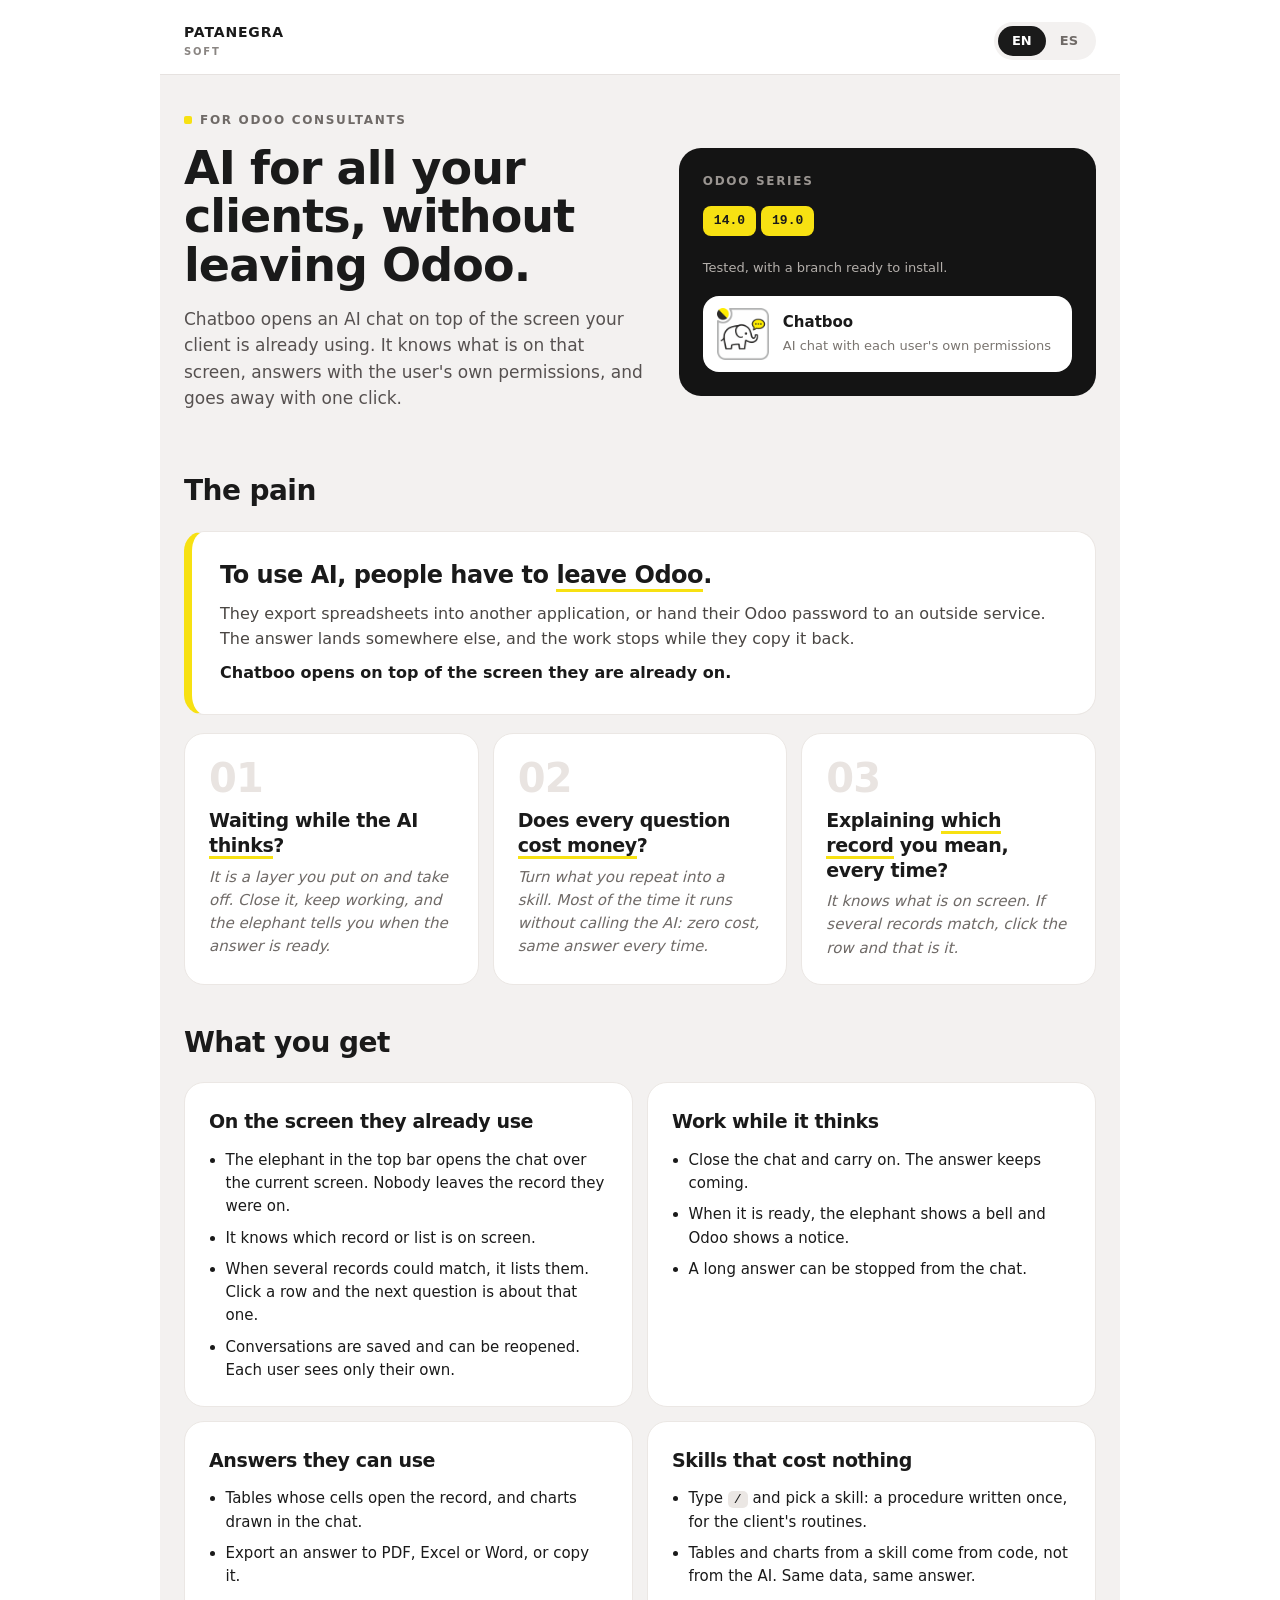
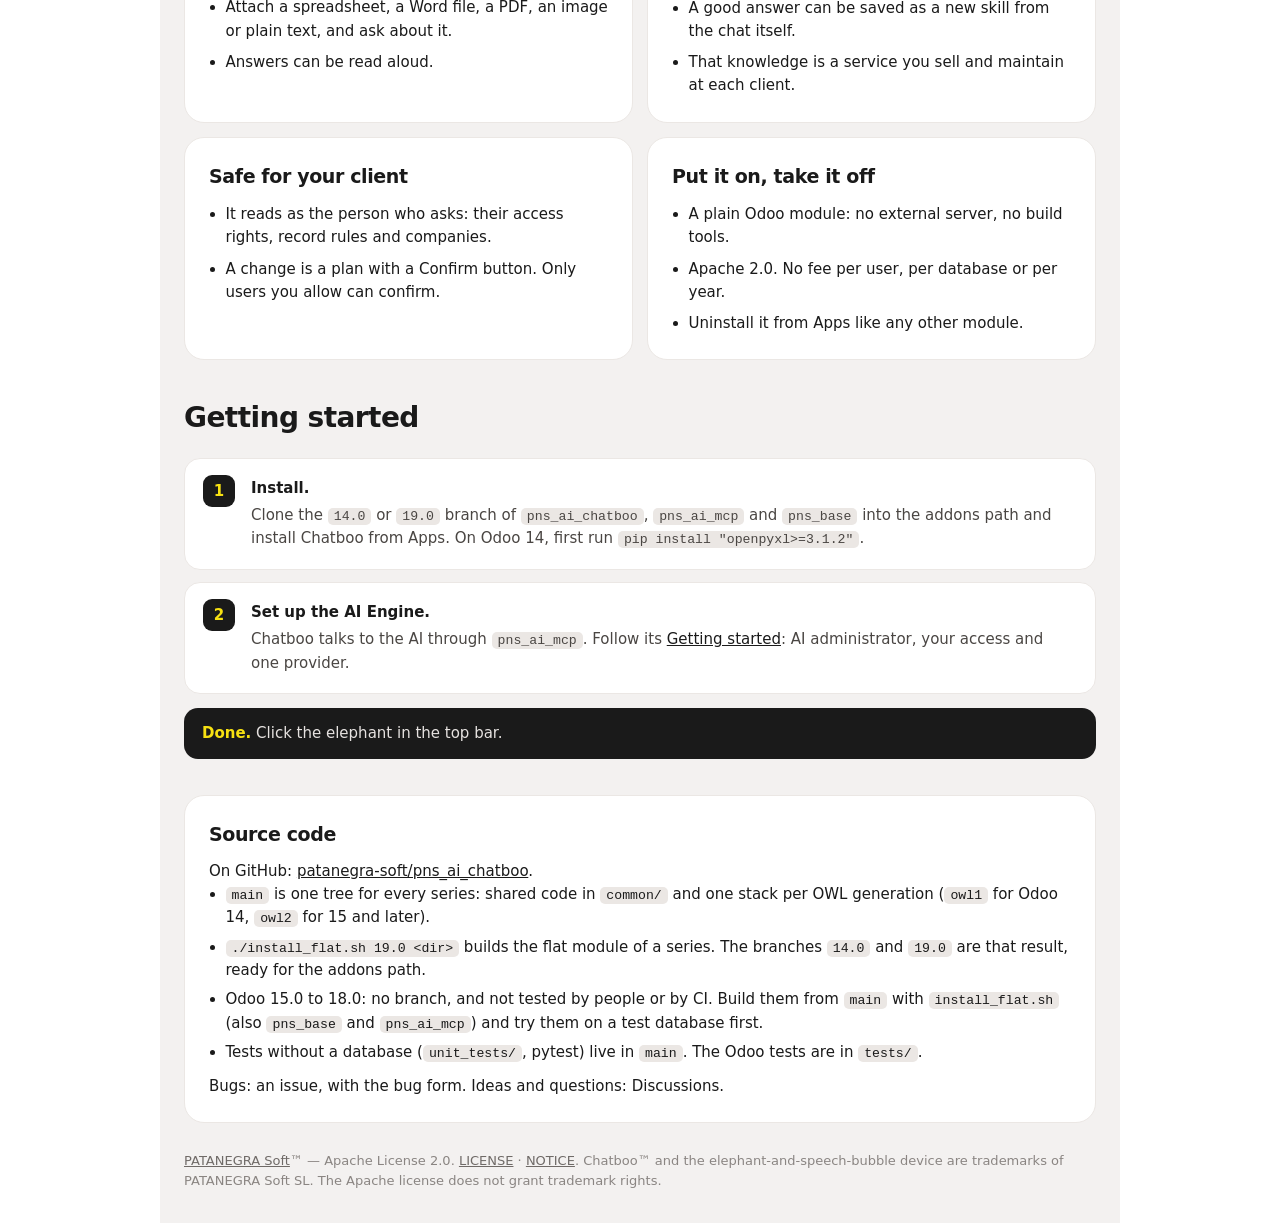
==== common/static/description/index.html @ a6c91952 "pns_ai_chatboo owl1 2.1.542 · owl2 2.1.542" ====
<!DOCTYPE html>
<html lang="en">
<head>
<meta charset="utf-8"/>
<meta http-equiv="Content-Type" content="text/html; charset=utf-8"/>
<meta name="tdm-reservation" content="0"/>
<title>Chatboo</title>
</head>
<body>
<style>
  .pb {
    max-width: 960px;
    margin: 0 auto;
    padding: 0 0 32px;
    background: #f3f1f0;
    color: #1A1A1A;
    font-family: Inter, "Segoe UI", system-ui, -apple-system, sans-serif;
    font-size: 15px;
    line-height: 1.55;
  }
  .pb * { box-sizing: border-box; }
  .pb h1, .pb h2, .pb h3, .pb .pb-n {
    font-family: "Space Grotesk", "Segoe UI", system-ui, sans-serif;
    letter-spacing: -0.02em;
  }
  .pb a { color: #1A1A1A; }
  .pb code {
    font-family: ui-monospace, Consolas, Menlo, monospace;
    font-size: 0.88em;
    background: #ebe7e4;
    padding: 1px 6px;
    border-radius: 5px;
  }
  .pb em { font-style: normal; border-bottom: 3px solid #F7E112; }

  .pb-target { display: block; height: 0; }
  .pb-es { display: none; }
  #es:target ~ .pb-en { display: none; }
  #es:target ~ .pb-es { display: block; }

  .pb-bar {
    display: flex;
    align-items: center;
    justify-content: space-between;
    padding: 14px 24px;
    background: #fff;
    border-bottom: 1px solid #e6e2e0;
  }
  .pb-brand { font-weight: 800; font-size: 14px; letter-spacing: 0.06em; }
  .pb-brand small { display: block; font-size: 10px; color: #8a8582; letter-spacing: 0.18em; font-weight: 600; }
  .pb-tabs { background: #f3f1f0; border-radius: 999px; padding: 4px; white-space: nowrap; }
  .pb-tabs a {
    display: inline-block;
    padding: 5px 14px;
    border-radius: 999px;
    font-size: 13px;
    font-weight: 700;
    text-decoration: none;
    color: #6f6a67;
  }
  .pb-tabs a.pb-t-en { background: #1A1A1A; color: #fff; }
  #es:target ~ .pb-bar .pb-t-en { background: transparent; color: #6f6a67; }
  #es:target ~ .pb-bar .pb-t-es { background: #1A1A1A; color: #fff; }

  .pb-sec { padding: 36px 24px 0; }
  .pb-hero { display: block; }
  .pb-eyebrow {
    margin: 0 0 14px;
    font-size: 12px;
    font-weight: 700;
    letter-spacing: 0.14em;
    text-transform: uppercase;
    color: #6f6a67;
  }
  .pb-eyebrow span {
    display: inline-block;
    width: 8px;
    height: 8px;
    margin-right: 8px;
    border-radius: 2px;
    background: #F7E112;
  }
  .pb h1 { margin: 0 0 16px; font-size: 40px; line-height: 1.06; font-weight: 700; }
  .pb-lead { margin: 0 0 22px; font-size: 17px; color: #565150; max-width: 34em; }
  .pb-dark {
    margin-top: 24px;
    padding: 24px;
    border-radius: 22px;
    background: #141414;
    color: #fff;
  }
  .pb-dark-head {
    margin: 0 0 12px;
    font-size: 12px;
    font-weight: 700;
    letter-spacing: 0.14em;
    text-transform: uppercase;
    color: #9a9591;
  }
  .pb-series span {
    display: inline-block;
    margin: 0 5px 7px 0;
    padding: 5px 11px;
    border-radius: 8px;
    font-family: ui-monospace, Consolas, Menlo, monospace;
    font-size: 13px;
    font-weight: 600;
    background: #F7E112;
    color: #1A1A1A;
  }
  .pb-dark-note { margin: 6px 0 18px; font-size: 13px; color: #b4afab; }
  .pb-app {
    display: flex;
    align-items: center;
    gap: 14px;
    padding: 12px 14px;
    border-radius: 16px;
    background: #fff;
    color: #1A1A1A;
  }
  .pb-app img { width: 52px; height: 52px; flex: none; display: block; }
  .pb-app b { display: block; font-size: 15px; }
  .pb-app span { font-size: 13px; color: #7a7570; }

  .pb h2 { margin: 0 0 18px; font-size: 28px; font-weight: 700; }
  .pb-big {
    padding: 28px;
    border-radius: 20px;
    background: #fff;
    border: 1px solid #ebe7e4;
    border-left: 8px solid #F7E112;
  }
  .pb-big h3 { margin: 0 0 12px; font-size: 24px; line-height: 1.25; }
  .pb-big p { margin: 0 0 10px; color: #4a4643; font-size: 16px; }
  .pb-big p:last-child { margin: 0; font-weight: 600; color: #1A1A1A; }
  .pb-pains { margin-top: 18px; }
  .pb-pain {
    margin-bottom: 14px;
    padding: 24px;
    border-radius: 20px;
    background: #fff;
    border: 1px solid #ebe7e4;
  }
  .pb-n { display: block; margin-bottom: 10px; font-size: 40px; font-weight: 700; color: #e9e4e1; line-height: 1; }
  .pb-pain h3 { margin: 0 0 8px; font-size: 19px; line-height: 1.3; font-weight: 600; }
  .pb-pain p { margin: 0; font-style: italic; color: #6f6a67; }

  .pb-feat {
    margin-bottom: 14px;
    padding: 24px;
    border-radius: 20px;
    background: #fff;
    border: 1px solid #ebe7e4;
  }
  .pb-feat h3 { margin: 0 0 12px; font-size: 19px; }
  .pb-feat ul { margin: 0; padding-left: 1.1em; }
  .pb-feat li { margin: 0 0 8px; }
  .pb-feat li:last-child { margin-bottom: 0; }

  .pb-steps { margin: 0; padding: 0; list-style: none; counter-reset: pbstep; }
  .pb-steps li {
    position: relative;
    margin-bottom: 12px;
    padding: 18px 20px 18px 66px;
    border-radius: 16px;
    background: #fff;
    border: 1px solid #ebe7e4;
    counter-increment: pbstep;
  }
  .pb-steps li:before {
    content: counter(pbstep);
    position: absolute;
    left: 18px;
    top: 16px;
    width: 32px;
    height: 32px;
    border-radius: 9px;
    background: #1A1A1A;
    color: #F7E112;
    font-weight: 700;
    text-align: center;
    line-height: 32px;
  }
  .pb-steps b { display: block; margin-bottom: 4px; }
  .pb-steps p { margin: 0; color: #4a4643; }
  .pb-steps pre {
    margin: 8px 0 0;
    padding: 10px 12px;
    border-radius: 10px;
    background: #141414;
    color: #F7E112;
    font-family: ui-monospace, Consolas, Menlo, monospace;
    font-size: 13px;
    white-space: pre-wrap;
  }
  .pb-tip { margin: 14px 0 0; padding: 14px 18px; border-radius: 14px; background: #1A1A1A; color: #e6e2e0; }
  .pb-tip b { color: #F7E112; }

  .pb-src { padding: 24px; border-radius: 20px; background: #fff; border: 1px solid #ebe7e4; }
  .pb-src h3 { margin: 0 0 10px; font-size: 19px; }
  .pb-src ul { margin: 0 0 10px; padding-left: 1.1em; }
  .pb-src li { margin: 0 0 6px; }
  .pb-src p { margin: 0; }

  .pb-foot { padding: 28px 24px 0; font-size: 13px; color: #8a8582; }
  .pb-foot a { color: #6f6a67; }

  @media (min-width: 760px) {
    .pb-hero { display: grid; grid-template-columns: 1.1fr 1fr; gap: 36px; align-items: center; }
    .pb-dark { margin-top: 0; }
    .pb h1 { font-size: 46px; }
    .pb-pains { display: grid; grid-template-columns: repeat(3, 1fr); gap: 14px; }
    .pb-pain { margin-bottom: 0; }
    .pb-feats { display: grid; grid-template-columns: 1fr 1fr; gap: 14px; }
    .pb-feat { margin-bottom: 0; }
  }
</style>
<div class="pb">
  <span id="en" class="pb-target"></span>
  <span id="es" class="pb-target"></span>

  <div class="pb-bar">
    <div class="pb-brand">PATANEGRA<small>SOFT</small></div>
    <div class="pb-tabs"><a class="pb-t-en" href="#en">EN</a><a class="pb-t-es" href="#es">ES</a></div>
  </div>

  <!-- ============================== ENGLISH ============================== -->
  <div class="pb-en" lang="en">

    <section class="pb-sec pb-hero">
      <div>
        <p class="pb-eyebrow"><span></span>For Odoo consultants</p>
        <h1>AI for all your clients, without leaving Odoo.</h1>
        <p class="pb-lead">
          Chatboo opens an AI chat on top of the screen your client is already
          using. It knows what is on that screen, answers with the user's own
          permissions, and goes away with one click.
        </p>
      </div>
      <div class="pb-dark">
        <p class="pb-dark-head">Odoo series</p>
        <p class="pb-series"><span>14.0</span><span>19.0</span></p>
        <p class="pb-dark-note">Tested, with a branch ready to install.</p>
        <div class="pb-app">
          <img src="icon.png" alt="Chatboo"/>
          <div><b>Chatboo</b><span>AI chat with each user's own permissions</span></div>
        </div>
      </div>
    </section>

    <section class="pb-sec">
      <h2>The pain</h2>
      <div class="pb-big">
        <h3>To use AI, people have to <em>leave Odoo</em>.</h3>
        <p>
          They export spreadsheets into another application, or hand their
          Odoo password to an outside service. The answer lands somewhere
          else, and the work stops while they copy it back.
        </p>
        <p>Chatboo opens on top of the screen they are already on.</p>
      </div>
      <div class="pb-pains">
        <div class="pb-pain">
          <span class="pb-n">01</span>
          <h3>Waiting while the AI <em>thinks</em>?</h3>
          <p>It is a layer you put on and take off. Close it, keep working, and the elephant tells you when the answer is ready.</p>
        </div>
        <div class="pb-pain">
          <span class="pb-n">02</span>
          <h3>Does every question <em>cost money</em>?</h3>
          <p>Turn what you repeat into a skill. Most of the time it runs without calling the AI: zero cost, same answer every time.</p>
        </div>
        <div class="pb-pain">
          <span class="pb-n">03</span>
          <h3>Explaining <em>which record</em> you mean, every time?</h3>
          <p>It knows what is on screen. If several records match, click the row and that is it.</p>
        </div>
      </div>
    </section>

    <section class="pb-sec">
      <h2>What you get</h2>
      <div class="pb-feats">
        <div class="pb-feat">
          <h3>On the screen they already use</h3>
          <ul>
            <li>The elephant in the top bar opens the chat over the current screen. Nobody leaves the record they were on.</li>
            <li>It knows which record or list is on screen.</li>
            <li>When several records could match, it lists them. Click a row and the next question is about that one.</li>
            <li>Conversations are saved and can be reopened. Each user sees only their own.</li>
          </ul>
        </div>
        <div class="pb-feat">
          <h3>Work while it thinks</h3>
          <ul>
            <li>Close the chat and carry on. The answer keeps coming.</li>
            <li>When it is ready, the elephant shows a bell and Odoo shows a notice.</li>
            <li>A long answer can be stopped from the chat.</li>
          </ul>
        </div>
        <div class="pb-feat">
          <h3>Answers they can use</h3>
          <ul>
            <li>Tables whose cells open the record, and charts drawn in the chat.</li>
            <li>Export an answer to PDF, Excel or Word, or copy it.</li>
            <li>Attach a spreadsheet, a Word file, a PDF, an image or plain text, and ask about it.</li>
            <li>Answers can be read aloud.</li>
          </ul>
        </div>
        <div class="pb-feat">
          <h3>Skills that cost nothing</h3>
          <ul>
            <li>Type <code>/</code> and pick a skill: a procedure written once, for the client's routines.</li>
            <li>Tables and charts from a skill come from code, not from the AI. Same data, same answer.</li>
            <li>A good answer can be saved as a new skill from the chat itself.</li>
            <li>That knowledge is a service you sell and maintain at each client.</li>
          </ul>
        </div>
        <div class="pb-feat">
          <h3>Safe for your client</h3>
          <ul>
            <li>It reads as the person who asks: their access rights, record rules and companies.</li>
            <li>A change is a plan with a Confirm button. Only users you allow can confirm.</li>
          </ul>
        </div>
        <div class="pb-feat">
          <h3>Put it on, take it off</h3>
          <ul>
            <li>A plain Odoo module: no external server, no build tools.</li>
            <li>Apache 2.0. No fee per user, per database or per year.</li>
            <li>Uninstall it from Apps like any other module.</li>
          </ul>
        </div>
      </div>
    </section>

    <section class="pb-sec">
      <h2>Getting started</h2>
      <ol class="pb-steps">
        <li>
          <b>Install.</b>
          <p>Clone the <code>14.0</code> or <code>19.0</code> branch of <code>pns_ai_chatboo</code>, <code>pns_ai_mcp</code> and <code>pns_base</code> into the addons path and install Chatboo from Apps. On Odoo 14, first run <code>pip install "openpyxl&gt;=3.1.2"</code>.</p>
        </li>
        <li>
          <b>Set up the AI Engine.</b>
          <p>Chatboo talks to the AI through <code>pns_ai_mcp</code>. Follow its <a href="https://github.com/patanegra-soft/pns_ai_mcp#getting-started">Getting started</a>: AI administrator, your access and one provider.</p>
        </li>
      </ol>
      <p class="pb-tip"><b>Done.</b> Click the elephant in the top bar.</p>
    </section>

    <section class="pb-sec">
      <div class="pb-src">
        <h3>Source code</h3>
        <p>On GitHub: <a href="https://github.com/patanegra-soft/pns_ai_chatboo">patanegra-soft/pns_ai_chatboo</a>.</p>
        <ul>
          <li><code>main</code> is one tree for every series: shared code in <code>common/</code> and one stack per OWL generation (<code>owl1</code> for Odoo 14, <code>owl2</code> for 15 and later).</li>
          <li><code>./install_flat.sh 19.0 &lt;dir&gt;</code> builds the flat module of a series. The branches <code>14.0</code> and <code>19.0</code> are that result, ready for the addons path.</li>
          <li>Odoo 15.0 to 18.0: no branch, and not tested by people or by CI. Build them from <code>main</code> with <code>install_flat.sh</code> (also <code>pns_base</code> and <code>pns_ai_mcp</code>) and try them on a test database first.</li>
          <li>Tests without a database (<code>unit_tests/</code>, pytest) live in <code>main</code>. The Odoo tests are in <code>tests/</code>.</li>
        </ul>
        <p>Bugs: an issue, with the bug form. Ideas and questions: Discussions.</p>
      </div>
    </section>

  </div>

  <!-- ============================== ESPAÑOL ============================== -->
  <div class="pb-es" lang="es">

    <section class="pb-sec pb-hero">
      <div>
        <p class="pb-eyebrow"><span></span>Para consultores de Odoo</p>
        <h1>IA para todos tus clientes, sin salir de Odoo.</h1>
        <p class="pb-lead">
          Chatboo abre un chat de IA encima de la pantalla que tu cliente ya
          está usando. Sabe qué hay en esa pantalla, responde con los permisos
          del propio usuario y se quita con un clic.
        </p>
      </div>
      <div class="pb-dark">
        <p class="pb-dark-head">Versiones de Odoo</p>
        <p class="pb-series"><span>14.0</span><span>19.0</span></p>
        <p class="pb-dark-note">Probadas, con una rama lista para instalar.</p>
        <div class="pb-app">
          <img src="icon.png" alt="Chatboo"/>
          <div><b>Chatboo</b><span>Chat de IA con los permisos de cada usuario</span></div>
        </div>
      </div>
    </section>

    <section class="pb-sec">
      <h2>El dolor</h2>
      <div class="pb-big">
        <h3>Para usar IA hay que <em>salir de Odoo</em>.</h3>
        <p>
          Se exportan Excels a otra aplicación, o se le da la contraseña de
          Odoo a un servicio de fuera. La respuesta llega a otro sitio y el
          trabajo se para mientras se copia de vuelta.
        </p>
        <p>Chatboo se abre encima de la pantalla en la que ya estás.</p>
      </div>
      <div class="pb-pains">
        <div class="pb-pain">
          <span class="pb-n">01</span>
          <h3>¿Esperar mirando cómo <em>piensa</em> la IA?</h3>
          <p>Es una capa de quita y pon. La cierras, sigues trabajando y el elefante te avisa cuando la respuesta está lista.</p>
        </div>
        <div class="pb-pain">
          <span class="pb-n">02</span>
          <h3>¿Cada pregunta <em>cuesta dinero</em>?</h3>
          <p>Lo que repites lo conviertes en un skill. Casi siempre se ejecuta sin llamar a la IA: coste cero y la misma respuesta cada vez.</p>
        </div>
        <div class="pb-pain">
          <span class="pb-n">03</span>
          <h3>¿Explicarle cada vez <em>de qué registro</em> hablas?</h3>
          <p>Sabe qué hay en pantalla. Si varios encajan, pinchas la fila y listo.</p>
        </div>
      </div>
    </section>

    <section class="pb-sec">
      <h2>Qué te llevas</h2>
      <div class="pb-feats">
        <div class="pb-feat">
          <h3>En la pantalla que ya usan</h3>
          <ul>
            <li>El elefante de la barra superior abre el chat encima de la pantalla actual. Nadie sale del registro en el que estaba.</li>
            <li>Sabe qué registro o qué lista hay en pantalla.</li>
            <li>Si varios registros encajan, los enseña. Pinchas una fila y la siguiente pregunta va sobre esa.</li>
            <li>Las conversaciones se guardan y se pueden reabrir. Cada usuario ve solo las suyas.</li>
          </ul>
        </div>
        <div class="pb-feat">
          <h3>Trabaja mientras piensa</h3>
          <ul>
            <li>Cierras el chat y sigues. La respuesta sigue llegando.</li>
            <li>Cuando está lista, el elefante enseña una campanita y Odoo muestra un aviso.</li>
            <li>Una respuesta larga se puede parar desde el chat.</li>
          </ul>
        </div>
        <div class="pb-feat">
          <h3>Respuestas que sirven</h3>
          <ul>
            <li>Tablas cuyas celdas abren el registro, y gráficos dibujados en el chat.</li>
            <li>Exportar una respuesta a PDF, Excel o Word, o copiarla.</li>
            <li>Adjuntar un Excel, un Word, un PDF, una imagen o un texto, y preguntar sobre él.</li>
            <li>Las respuestas se pueden leer en voz alta.</li>
          </ul>
        </div>
        <div class="pb-feat">
          <h3>Skills que no cuestan nada</h3>
          <ul>
            <li>Escribes <code>/</code> y eliges un skill: un procedimiento escrito una vez, para las rutinas del cliente.</li>
            <li>Las tablas y gráficos de un skill salen del código, no de la IA. Mismos datos, misma respuesta.</li>
            <li>Una buena respuesta se puede guardar como skill nuevo desde el propio chat.</li>
            <li>Ese conocimiento es un servicio que vendes y mantienes en cada cliente.</li>
          </ul>
        </div>
        <div class="pb-feat">
          <h3>Seguro para tu cliente</h3>
          <ul>
            <li>Lee como la persona que pregunta: sus permisos, sus reglas de registro y sus compañías.</li>
            <li>Un cambio es un plan con un botón Confirmar. Solo confirman los usuarios que tú permitas.</li>
          </ul>
        </div>
        <div class="pb-feat">
          <h3>Se pone y se quita</h3>
          <ul>
            <li>Un módulo de Odoo normal: sin servidor externo, sin herramientas de compilación.</li>
            <li>Apache 2.0. Sin cuota por usuario, por base de datos ni por año.</li>
            <li>Se desinstala desde Aplicaciones como cualquier otro.</li>
          </ul>
        </div>
      </div>
    </section>

    <section class="pb-sec">
      <h2>Puesta en marcha</h2>
      <ol class="pb-steps">
        <li>
          <b>Instala.</b>
          <p>Clona la rama <code>14.0</code> o <code>19.0</code> de <code>pns_ai_chatboo</code>, <code>pns_ai_mcp</code> y <code>pns_base</code> en el addons path e instala Chatboo desde Aplicaciones. En Odoo 14, antes, <code>pip install "openpyxl&gt;=3.1.2"</code>.</p>
        </li>
        <li>
          <b>Configura el Motor de IA.</b>
          <p>Chatboo habla con la IA a través de <code>pns_ai_mcp</code>. Sigue su <a href="https://github.com/patanegra-soft/pns_ai_mcp#puesta-en-marcha">puesta en marcha</a>: administrador de IA, tu acceso y un proveedor.</p>
        </li>
      </ol>
      <p class="pb-tip"><b>Listo.</b> Pulsa el elefante de la barra superior.</p>
    </section>

    <section class="pb-sec">
      <div class="pb-src">
        <h3>Código fuente</h3>
        <p>En GitHub: <a href="https://github.com/patanegra-soft/pns_ai_chatboo">patanegra-soft/pns_ai_chatboo</a>.</p>
        <ul>
          <li><code>main</code> es un solo árbol para todas las versiones: código común en <code>common/</code> y una pila por generación de OWL (<code>owl1</code> para Odoo 14, <code>owl2</code> para la 15 y siguientes).</li>
          <li><code>./install_flat.sh 19.0 &lt;dir&gt;</code> construye el módulo plano de una versión. Las ramas <code>14.0</code> y <code>19.0</code> son ese resultado, listas para el addons path.</li>
          <li>Odoo 15.0 a 18.0: sin rama y sin probar, ni por personas ni por el CI. Se construyen desde <code>main</code> con <code>install_flat.sh</code> (también <code>pns_base</code> y <code>pns_ai_mcp</code>) y se prueban antes en una base de pruebas.</li>
          <li>Los tests sin base de datos (<code>unit_tests/</code>, pytest) viven en <code>main</code>. Los tests de Odoo están en <code>tests/</code>.</li>
        </ul>
        <p>Errores: un issue, con el formulario de error. Ideas y preguntas: Discussions.</p>
      </div>
    </section>

  </div>

  <footer class="pb-foot">
    <a href="https://patanegra.com">PATANEGRA Soft</a>&trade; &mdash; Apache License 2.0.
    <a href="LICENSE">LICENSE</a> &middot; <a href="NOTICE">NOTICE</a>.
    Chatboo&trade; and the elephant-and-speech-bubble device are trademarks of
    PATANEGRA Soft SL. The Apache license does not grant trademark rights.
  </footer>
</div>
</body>
</html>
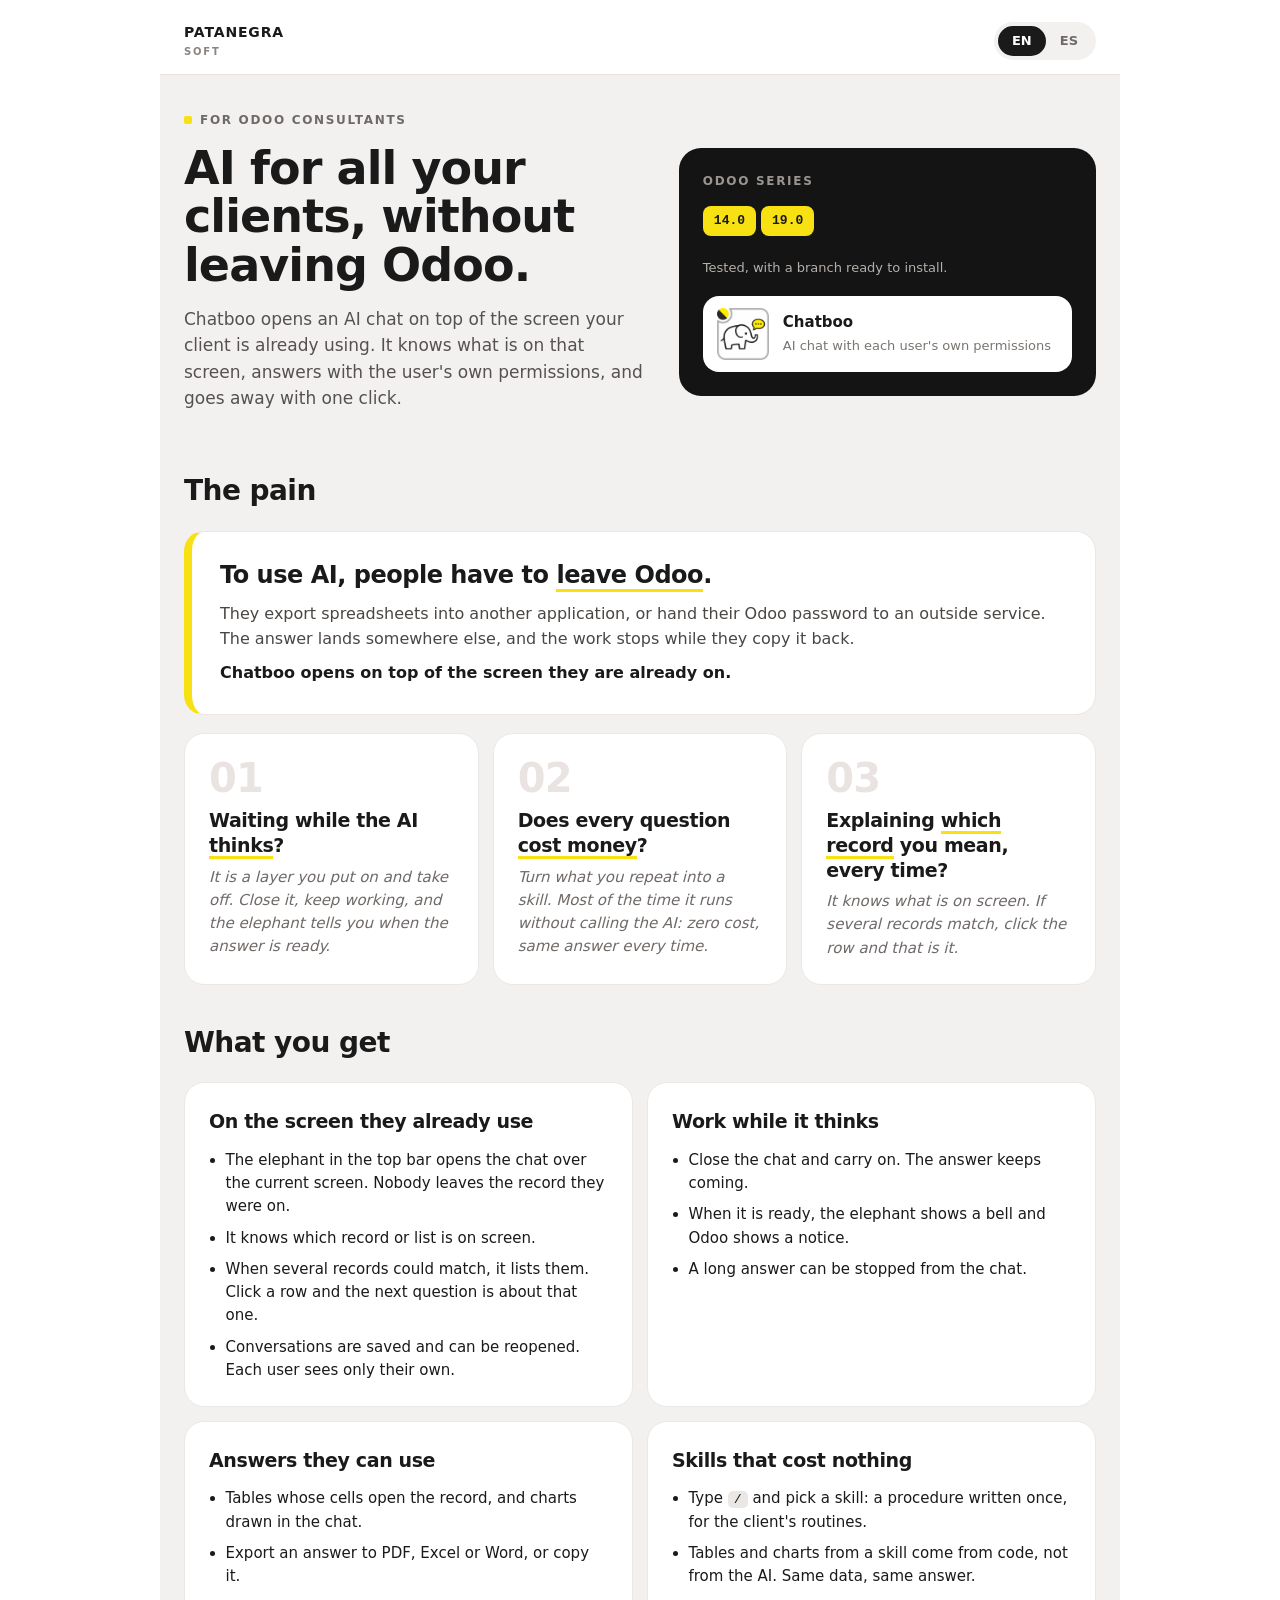
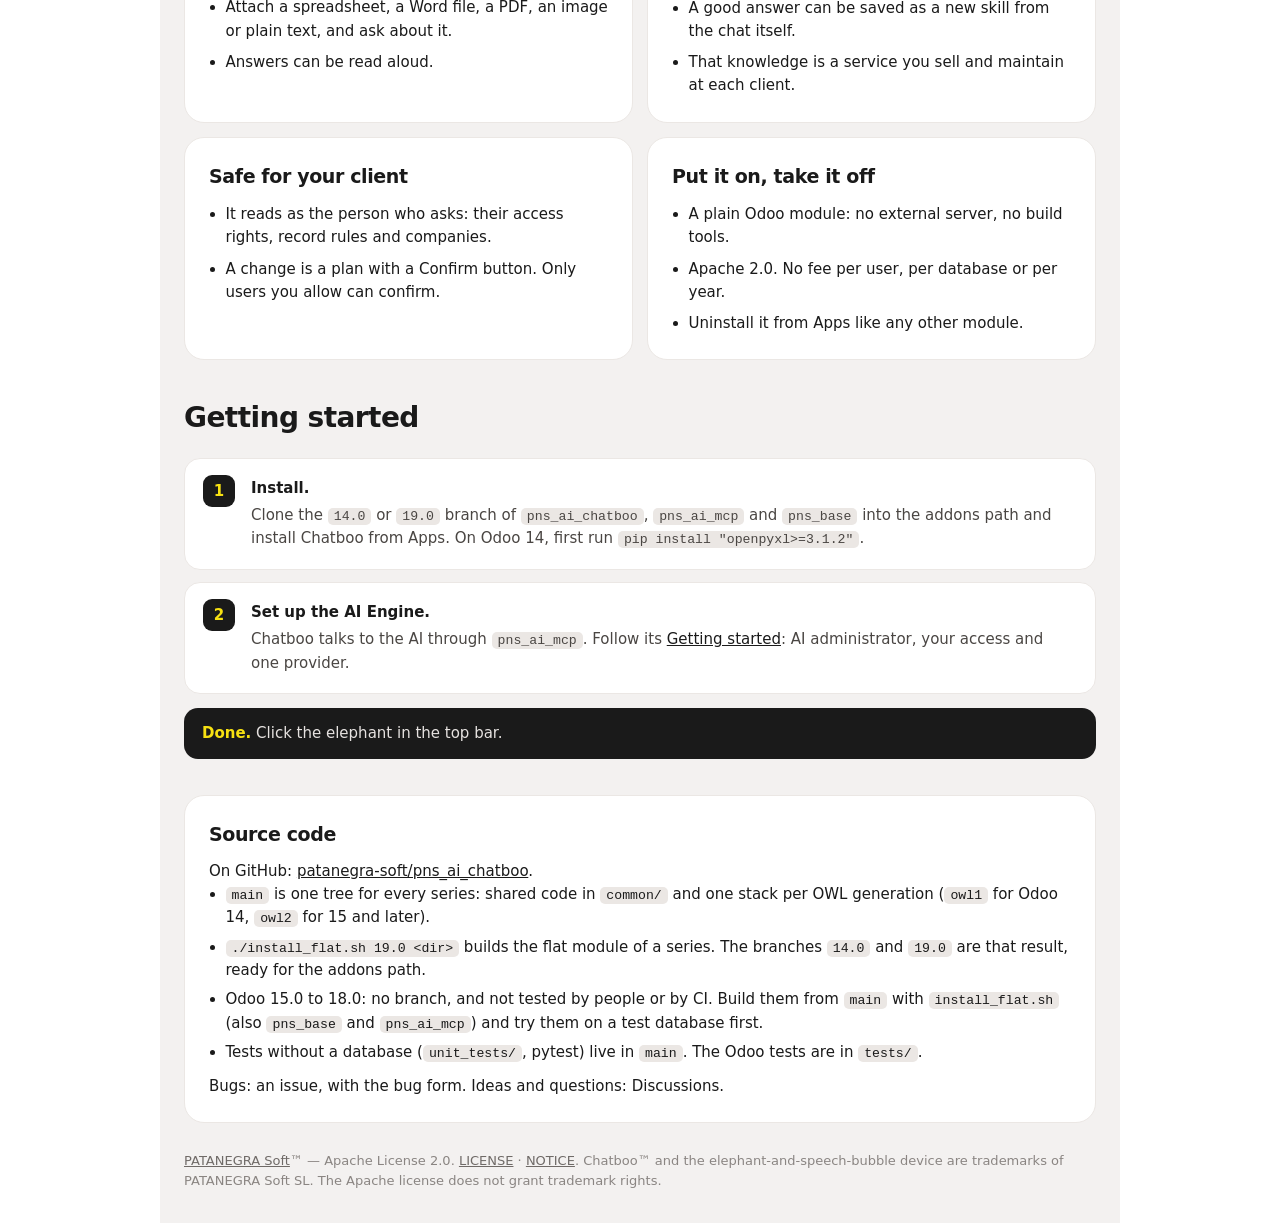
==== commit c328a602: "pns_ai_chatboo owl1 2.1.547 · owl2 2.1.547" ====
--- a/common/static/description/index.html
+++ b/common/static/description/index.html
@@ -33,10 +33,10 @@
   }
   .pb em { font-style: normal; border-bottom: 3px solid #F7E112; }
 
-  .pb-target { display: block; height: 0; }
+  .pb-target { display: block; height: 0; scroll-margin-top: 64px; }
   .pb-es { display: none; }
-  #es:target ~ .pb-en { display: none; }
-  #es:target ~ .pb-es { display: block; }
+  .pb:has(#es:target) .pb-en { display: none; }
+  .pb:has(#es:target) .pb-es { display: block; }
 
   .pb-bar {
     display: flex;
@@ -45,6 +45,9 @@
     padding: 14px 24px;
     background: #fff;
     border-bottom: 1px solid #e6e2e0;
+    position: sticky;
+    top: 0;
+    z-index: 1;
   }
   .pb-brand { font-weight: 800; font-size: 14px; letter-spacing: 0.06em; }
   .pb-brand small { display: block; font-size: 10px; color: #8a8582; letter-spacing: 0.18em; font-weight: 600; }
@@ -59,8 +62,8 @@
     color: #6f6a67;
   }
   .pb-tabs a.pb-t-en { background: #1A1A1A; color: #fff; }
-  #es:target ~ .pb-bar .pb-t-en { background: transparent; color: #6f6a67; }
-  #es:target ~ .pb-bar .pb-t-es { background: #1A1A1A; color: #fff; }
+  .pb:has(#es:target) .pb-t-en { background: transparent; color: #6f6a67; }
+  .pb:has(#es:target) .pb-t-es { background: #1A1A1A; color: #fff; }
 
   .pb-sec { padding: 36px 24px 0; }
   .pb-hero { display: block; }
@@ -217,7 +220,6 @@
 </style>
 <div class="pb">
   <span id="en" class="pb-target"></span>
-  <span id="es" class="pb-target"></span>
 
   <div class="pb-bar">
     <div class="pb-brand">PATANEGRA<small>SOFT</small></div>
@@ -366,6 +368,7 @@
   </div>
 
   <!-- ============================== ESPAÑOL ============================== -->
+  <span id="es" class="pb-target"></span>
   <div class="pb-es" lang="es">
 
     <section class="pb-sec pb-hero">
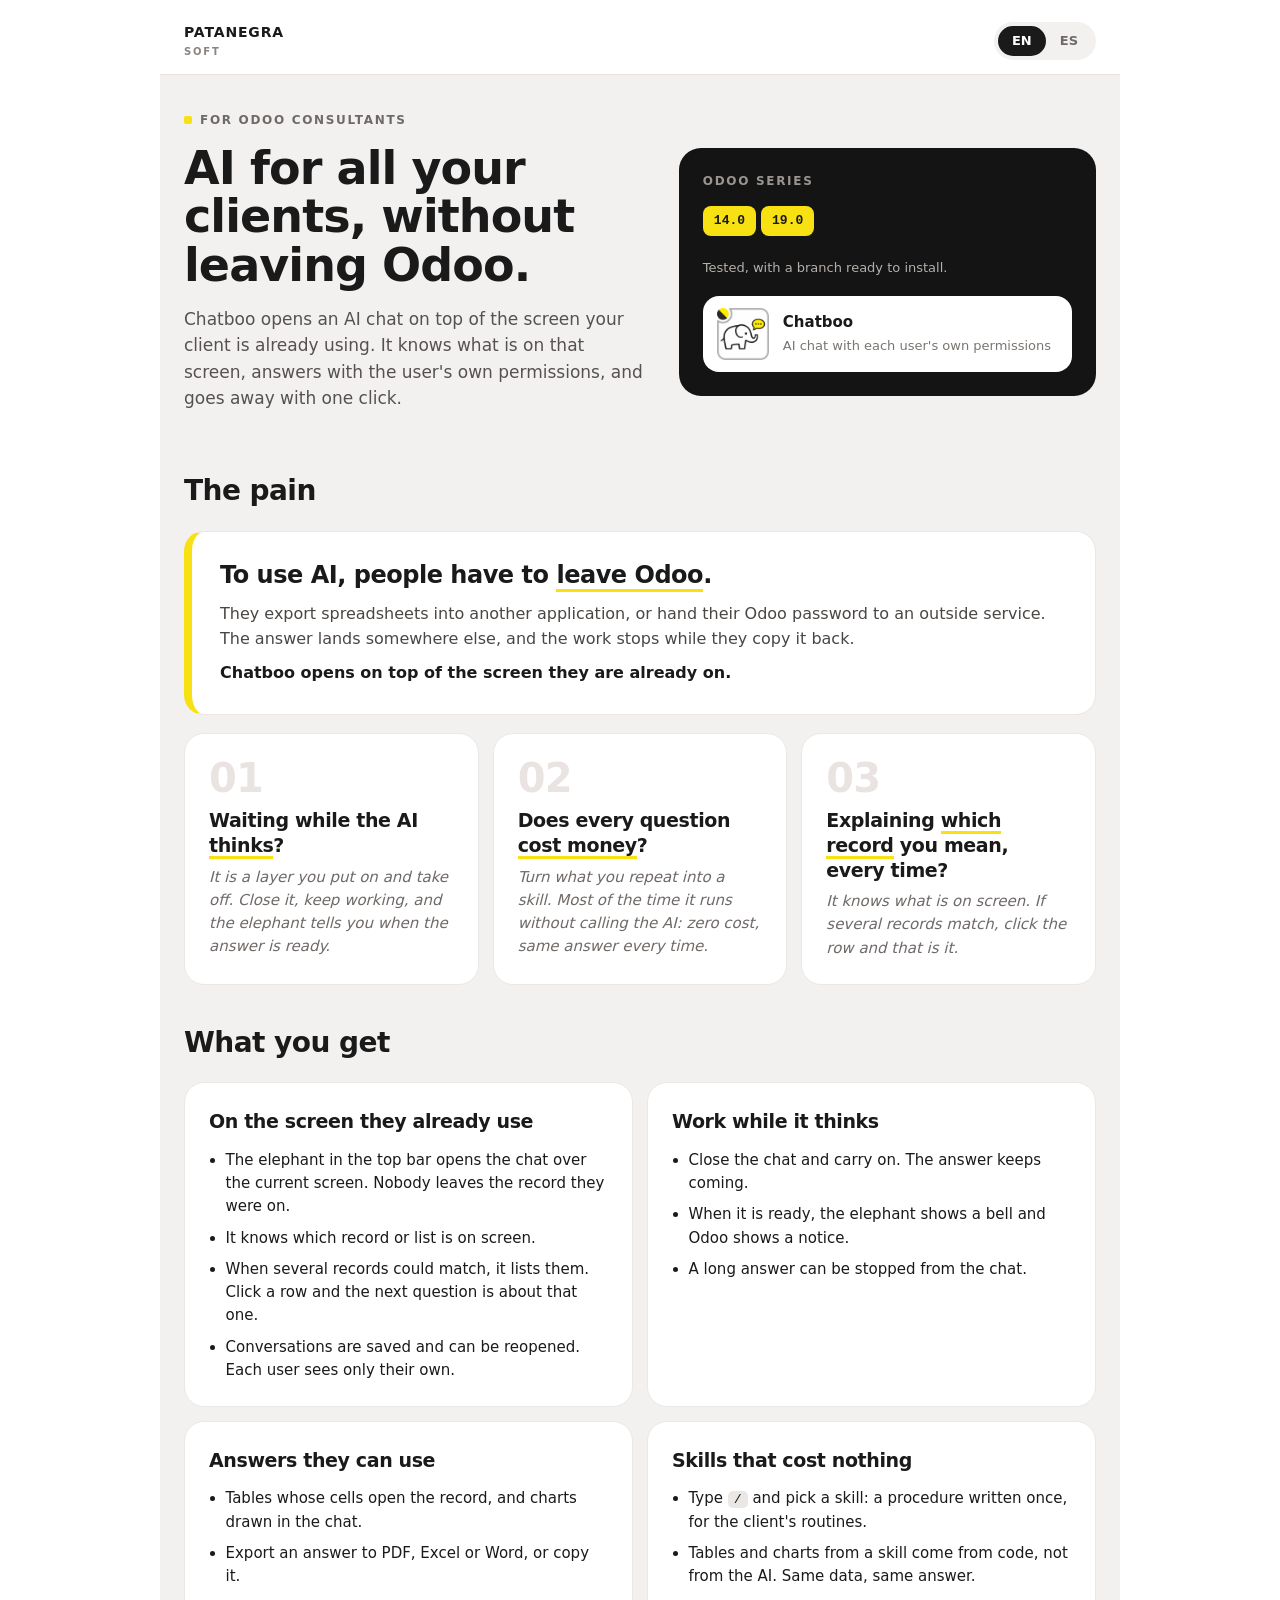
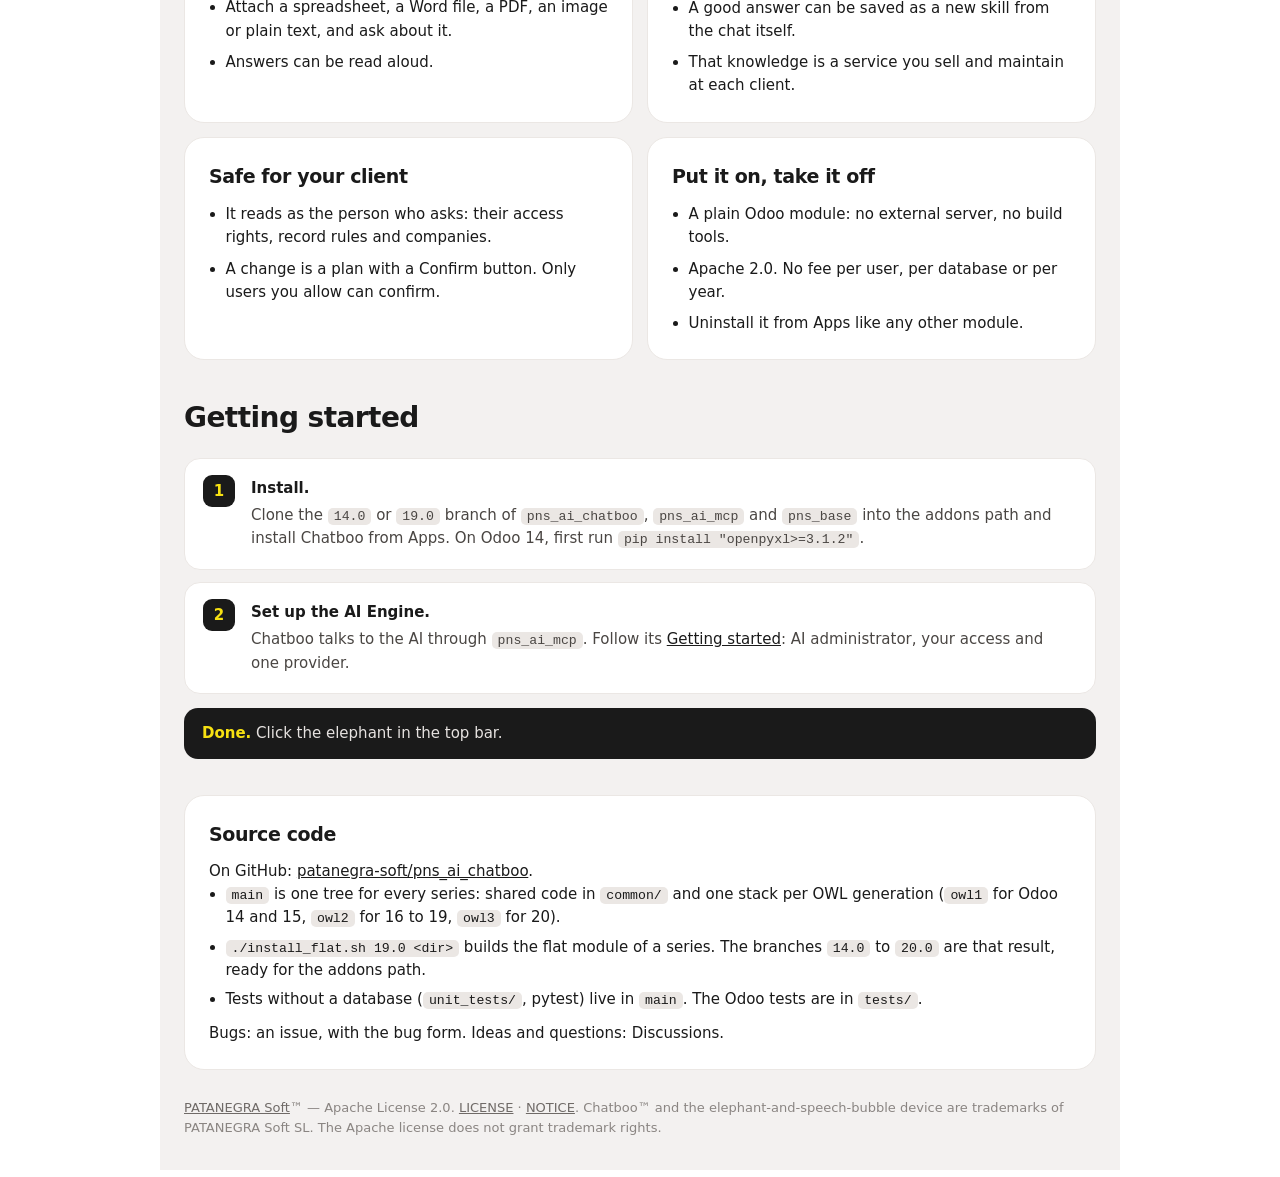
==== commit 3706767a: "pns_ai_chatboo owl1 2.1.585 · owl2 2.1.585 · owl3 2.1.585 - Paste a photo or a screenshot with Ctrl+" ====
--- a/common/static/description/index.html
+++ b/common/static/description/index.html
@@ -34,9 +34,8 @@
   .pb em { font-style: normal; border-bottom: 3px solid #F7E112; }
 
   .pb-target { display: block; height: 0; scroll-margin-top: 64px; }
-  .pb-es { display: none; }
+  .pb:not(:has(#es:target)) .pb-es { display: none; }
   .pb:has(#es:target) .pb-en { display: none; }
-  .pb:has(#es:target) .pb-es { display: block; }
 
   .pb-bar {
     display: flex;
@@ -356,9 +355,8 @@
         <h3>Source code</h3>
         <p>On GitHub: <a href="https://github.com/patanegra-soft/pns_ai_chatboo">patanegra-soft/pns_ai_chatboo</a>.</p>
         <ul>
-          <li><code>main</code> is one tree for every series: shared code in <code>common/</code> and one stack per OWL generation (<code>owl1</code> for Odoo 14, <code>owl2</code> for 15 and later).</li>
-          <li><code>./install_flat.sh 19.0 &lt;dir&gt;</code> builds the flat module of a series. The branches <code>14.0</code> and <code>19.0</code> are that result, ready for the addons path.</li>
-          <li>Odoo 15.0 to 18.0: no branch, and not tested by people or by CI. Build them from <code>main</code> with <code>install_flat.sh</code> (also <code>pns_base</code> and <code>pns_ai_mcp</code>) and try them on a test database first.</li>
+          <li><code>main</code> is one tree for every series: shared code in <code>common/</code> and one stack per OWL generation (<code>owl1</code> for Odoo 14 and 15, <code>owl2</code> for 16 to 19, <code>owl3</code> for 20).</li>
+          <li><code>./install_flat.sh 19.0 &lt;dir&gt;</code> builds the flat module of a series. The branches <code>14.0</code> to <code>20.0</code> are that result, ready for the addons path.</li>
           <li>Tests without a database (<code>unit_tests/</code>, pytest) live in <code>main</code>. The Odoo tests are in <code>tests/</code>.</li>
         </ul>
         <p>Bugs: an issue, with the bug form. Ideas and questions: Discussions.</p>
@@ -498,9 +496,8 @@
         <h3>Código fuente</h3>
         <p>En GitHub: <a href="https://github.com/patanegra-soft/pns_ai_chatboo">patanegra-soft/pns_ai_chatboo</a>.</p>
         <ul>
-          <li><code>main</code> es un solo árbol para todas las versiones: código común en <code>common/</code> y una pila por generación de OWL (<code>owl1</code> para Odoo 14, <code>owl2</code> para la 15 y siguientes).</li>
-          <li><code>./install_flat.sh 19.0 &lt;dir&gt;</code> construye el módulo plano de una versión. Las ramas <code>14.0</code> y <code>19.0</code> son ese resultado, listas para el addons path.</li>
-          <li>Odoo 15.0 a 18.0: sin rama y sin probar, ni por personas ni por el CI. Se construyen desde <code>main</code> con <code>install_flat.sh</code> (también <code>pns_base</code> y <code>pns_ai_mcp</code>) y se prueban antes en una base de pruebas.</li>
+          <li><code>main</code> es un solo árbol para todas las versiones: código común en <code>common/</code> y una pila por generación de OWL (<code>owl1</code> para Odoo 14 y 15, <code>owl2</code> de la 16 a la 19, <code>owl3</code> para la 20).</li>
+          <li><code>./install_flat.sh 19.0 &lt;dir&gt;</code> construye el módulo plano de una versión. Las ramas de la <code>14.0</code> a la <code>20.0</code> son ese resultado, listas para el addons path.</li>
           <li>Los tests sin base de datos (<code>unit_tests/</code>, pytest) viven en <code>main</code>. Los tests de Odoo están en <code>tests/</code>.</li>
         </ul>
         <p>Errores: un issue, con el formulario de error. Ideas y preguntas: Discussions.</p>
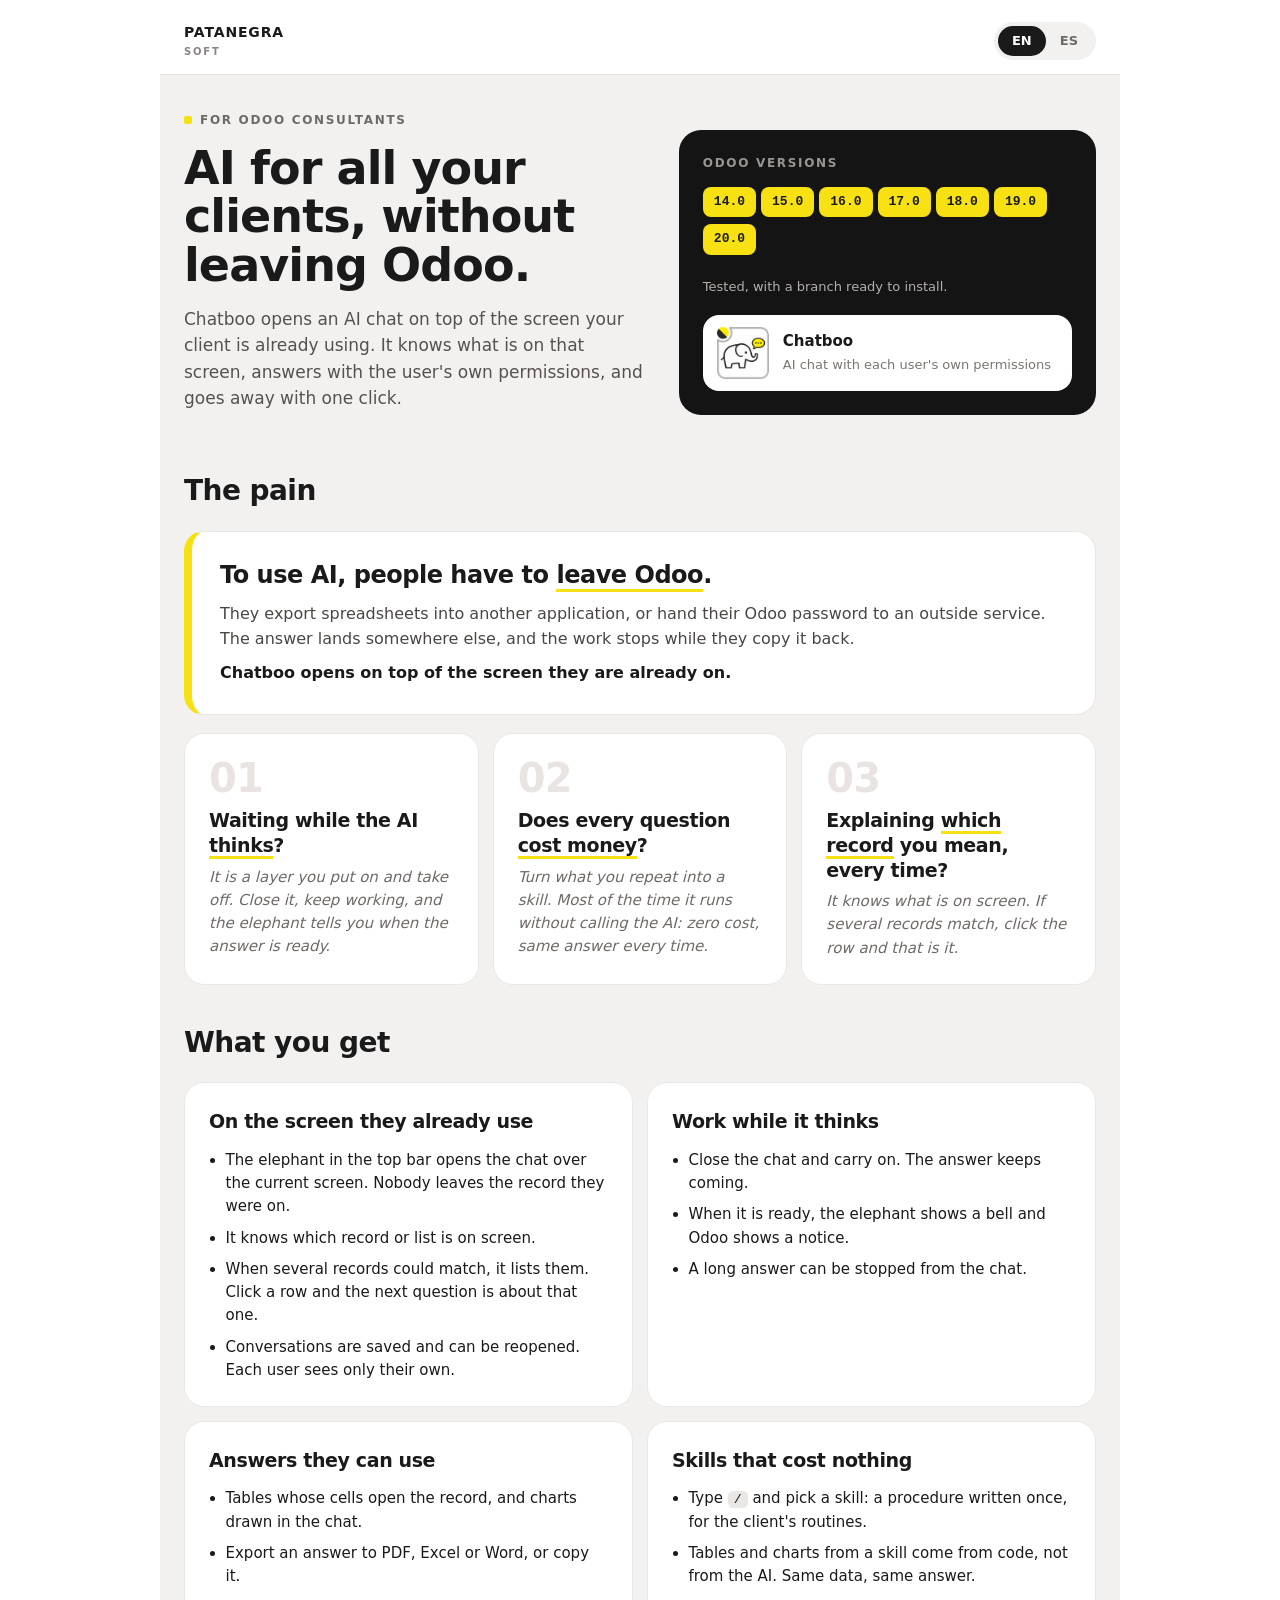
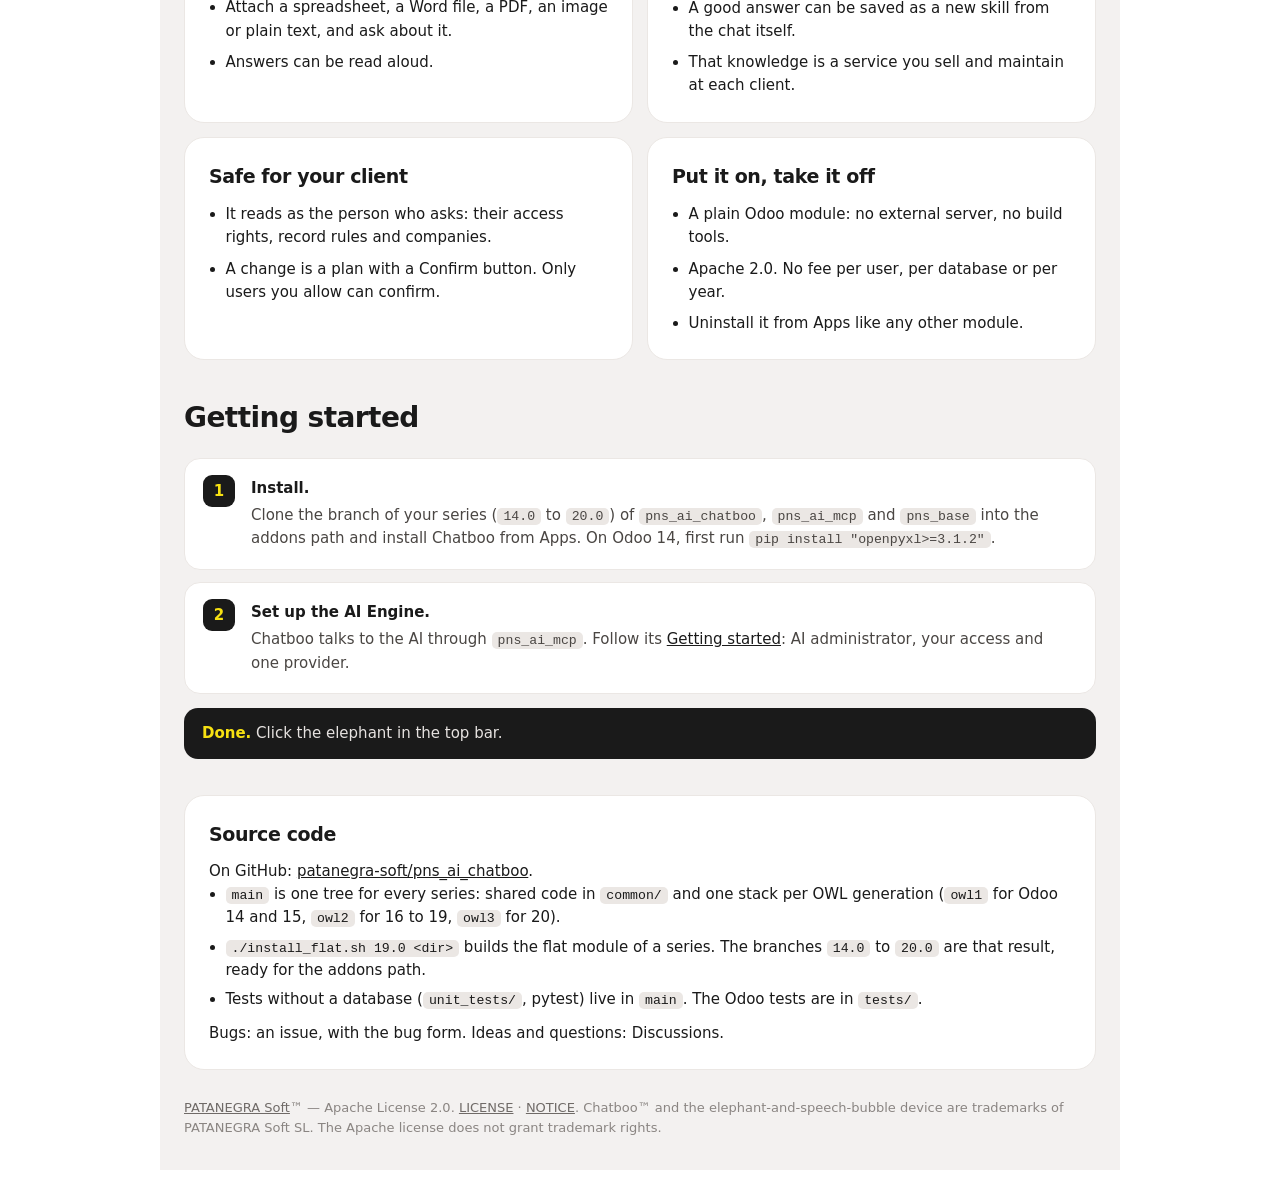
==== commit 5a60f53f: "Update docs and publish tooling" ====
--- a/common/static/description/index.html
+++ b/common/static/description/index.html
@@ -99,7 +99,8 @@
     text-transform: uppercase;
     color: #9a9591;
   }
-  .pb-series span {
+  .pb-series span, .pb-series a {
+    text-decoration: none;
     display: inline-block;
     margin: 0 5px 7px 0;
     padding: 5px 11px;
@@ -239,8 +240,8 @@
         </p>
       </div>
       <div class="pb-dark">
-        <p class="pb-dark-head">Odoo series</p>
-        <p class="pb-series"><span>14.0</span><span>19.0</span></p>
+        <p class="pb-dark-head">Odoo versions</p>
+        <p class="pb-series"><a href="https://www.patanegra.com/chatboo-odoo-14.html">14.0</a><a href="https://www.patanegra.com/chatboo-odoo-15.html">15.0</a><a href="https://www.patanegra.com/chatboo-odoo-16.html">16.0</a><a href="https://www.patanegra.com/chatboo-odoo-17.html">17.0</a><a href="https://www.patanegra.com/chatboo-odoo-18.html">18.0</a><a href="https://www.patanegra.com/chatboo-odoo-19.html">19.0</a><a href="https://www.patanegra.com/chatboo-odoo-20.html">20.0</a></p>
         <p class="pb-dark-note">Tested, with a branch ready to install.</p>
         <div class="pb-app">
           <img src="icon.png" alt="Chatboo"/>
@@ -340,7 +341,7 @@
       <ol class="pb-steps">
         <li>
           <b>Install.</b>
-          <p>Clone the <code>14.0</code> or <code>19.0</code> branch of <code>pns_ai_chatboo</code>, <code>pns_ai_mcp</code> and <code>pns_base</code> into the addons path and install Chatboo from Apps. On Odoo 14, first run <code>pip install "openpyxl&gt;=3.1.2"</code>.</p>
+          <p>Clone the branch of your series (<code>14.0</code> to <code>20.0</code>) of <code>pns_ai_chatboo</code>, <code>pns_ai_mcp</code> and <code>pns_base</code> into the addons path and install Chatboo from Apps. On Odoo 14, first run <code>pip install "openpyxl&gt;=3.1.2"</code>.</p>
         </li>
         <li>
           <b>Set up the AI Engine.</b>
@@ -381,7 +382,7 @@
       </div>
       <div class="pb-dark">
         <p class="pb-dark-head">Versiones de Odoo</p>
-        <p class="pb-series"><span>14.0</span><span>19.0</span></p>
+        <p class="pb-series"><a href="https://www.patanegra.com/es/chatboo-odoo-14.html">14.0</a><a href="https://www.patanegra.com/es/chatboo-odoo-15.html">15.0</a><a href="https://www.patanegra.com/es/chatboo-odoo-16.html">16.0</a><a href="https://www.patanegra.com/es/chatboo-odoo-17.html">17.0</a><a href="https://www.patanegra.com/es/chatboo-odoo-18.html">18.0</a><a href="https://www.patanegra.com/es/chatboo-odoo-19.html">19.0</a><a href="https://www.patanegra.com/es/chatboo-odoo-20.html">20.0</a></p>
         <p class="pb-dark-note">Probadas, con una rama lista para instalar.</p>
         <div class="pb-app">
           <img src="icon.png" alt="Chatboo"/>
@@ -481,7 +482,7 @@
       <ol class="pb-steps">
         <li>
           <b>Instala.</b>
-          <p>Clona la rama <code>14.0</code> o <code>19.0</code> de <code>pns_ai_chatboo</code>, <code>pns_ai_mcp</code> y <code>pns_base</code> en el addons path e instala Chatboo desde Aplicaciones. En Odoo 14, antes, <code>pip install "openpyxl&gt;=3.1.2"</code>.</p>
+          <p>Clona la rama de tu versión (de la <code>14.0</code> a la <code>20.0</code>) de <code>pns_ai_chatboo</code>, <code>pns_ai_mcp</code> y <code>pns_base</code> en el addons path e instala Chatboo desde Aplicaciones. En Odoo 14, antes, <code>pip install "openpyxl&gt;=3.1.2"</code>.</p>
         </li>
         <li>
           <b>Configura el Motor de IA.</b>
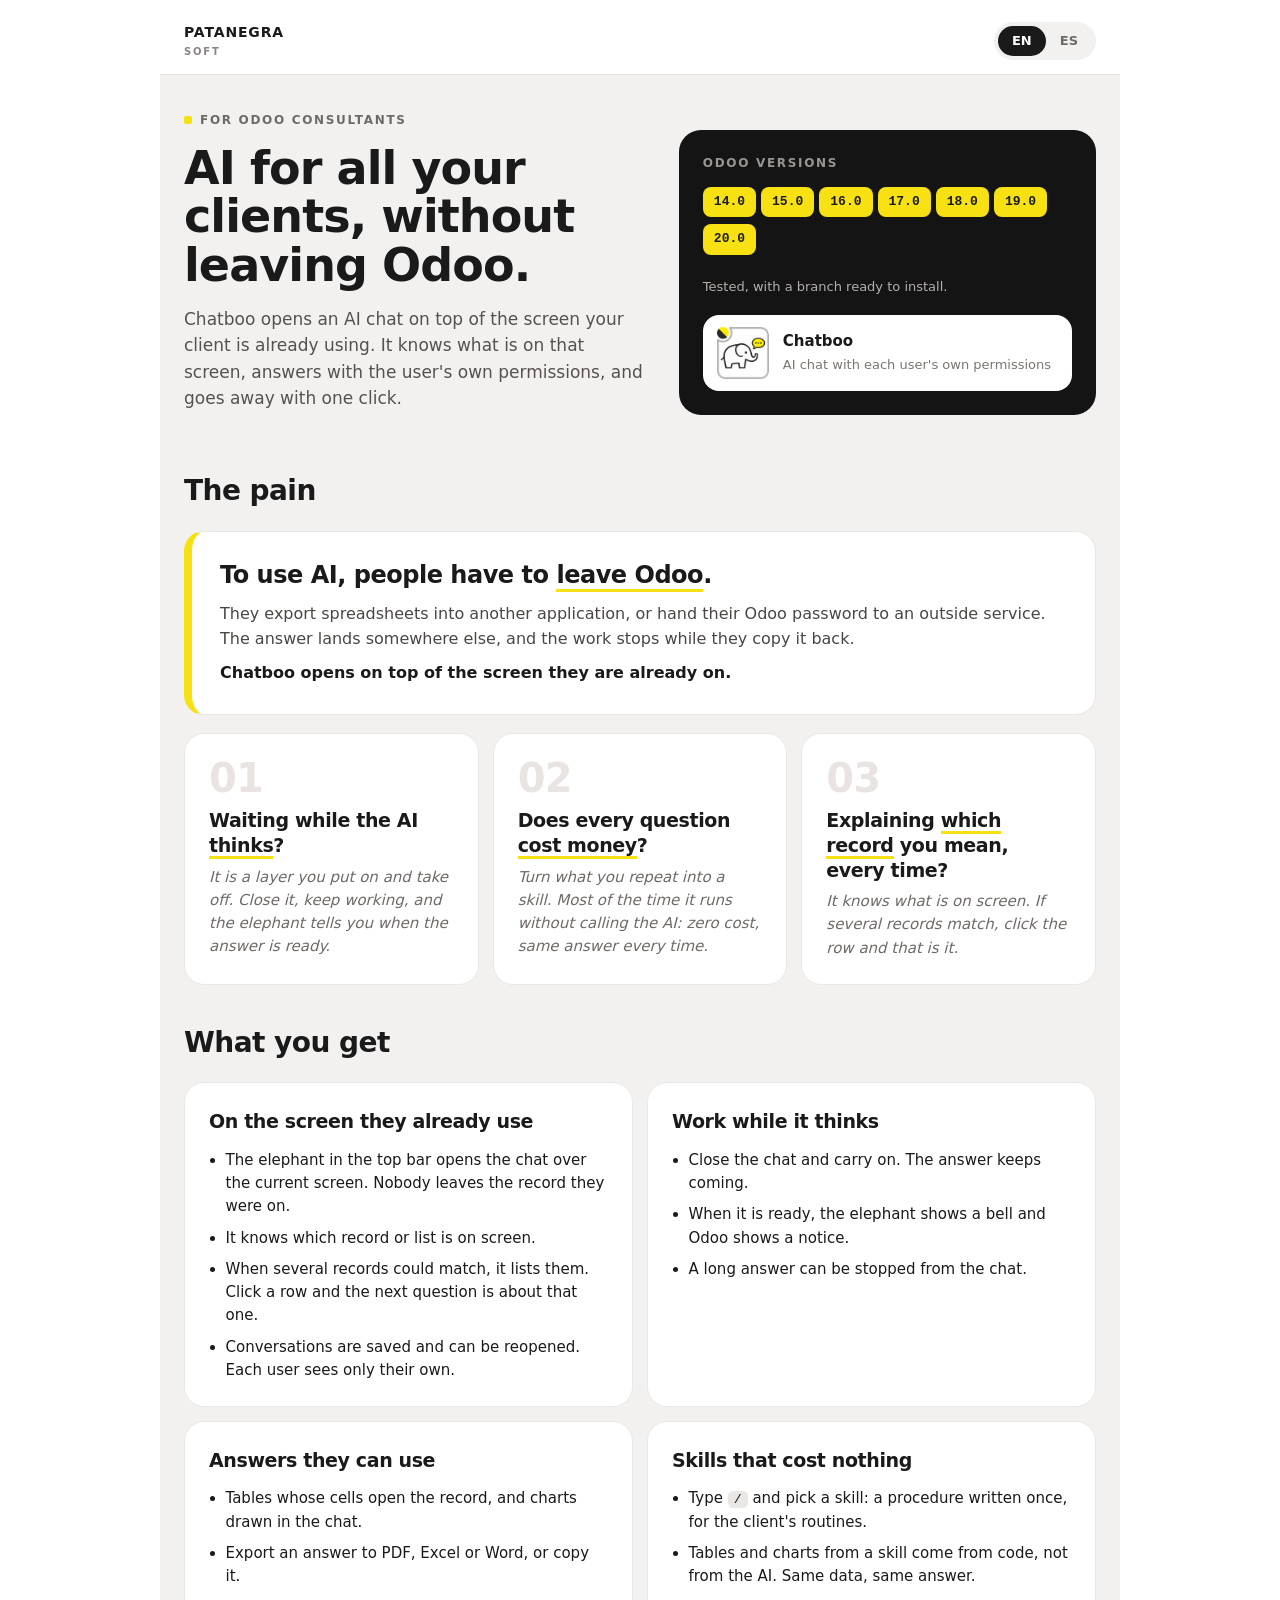
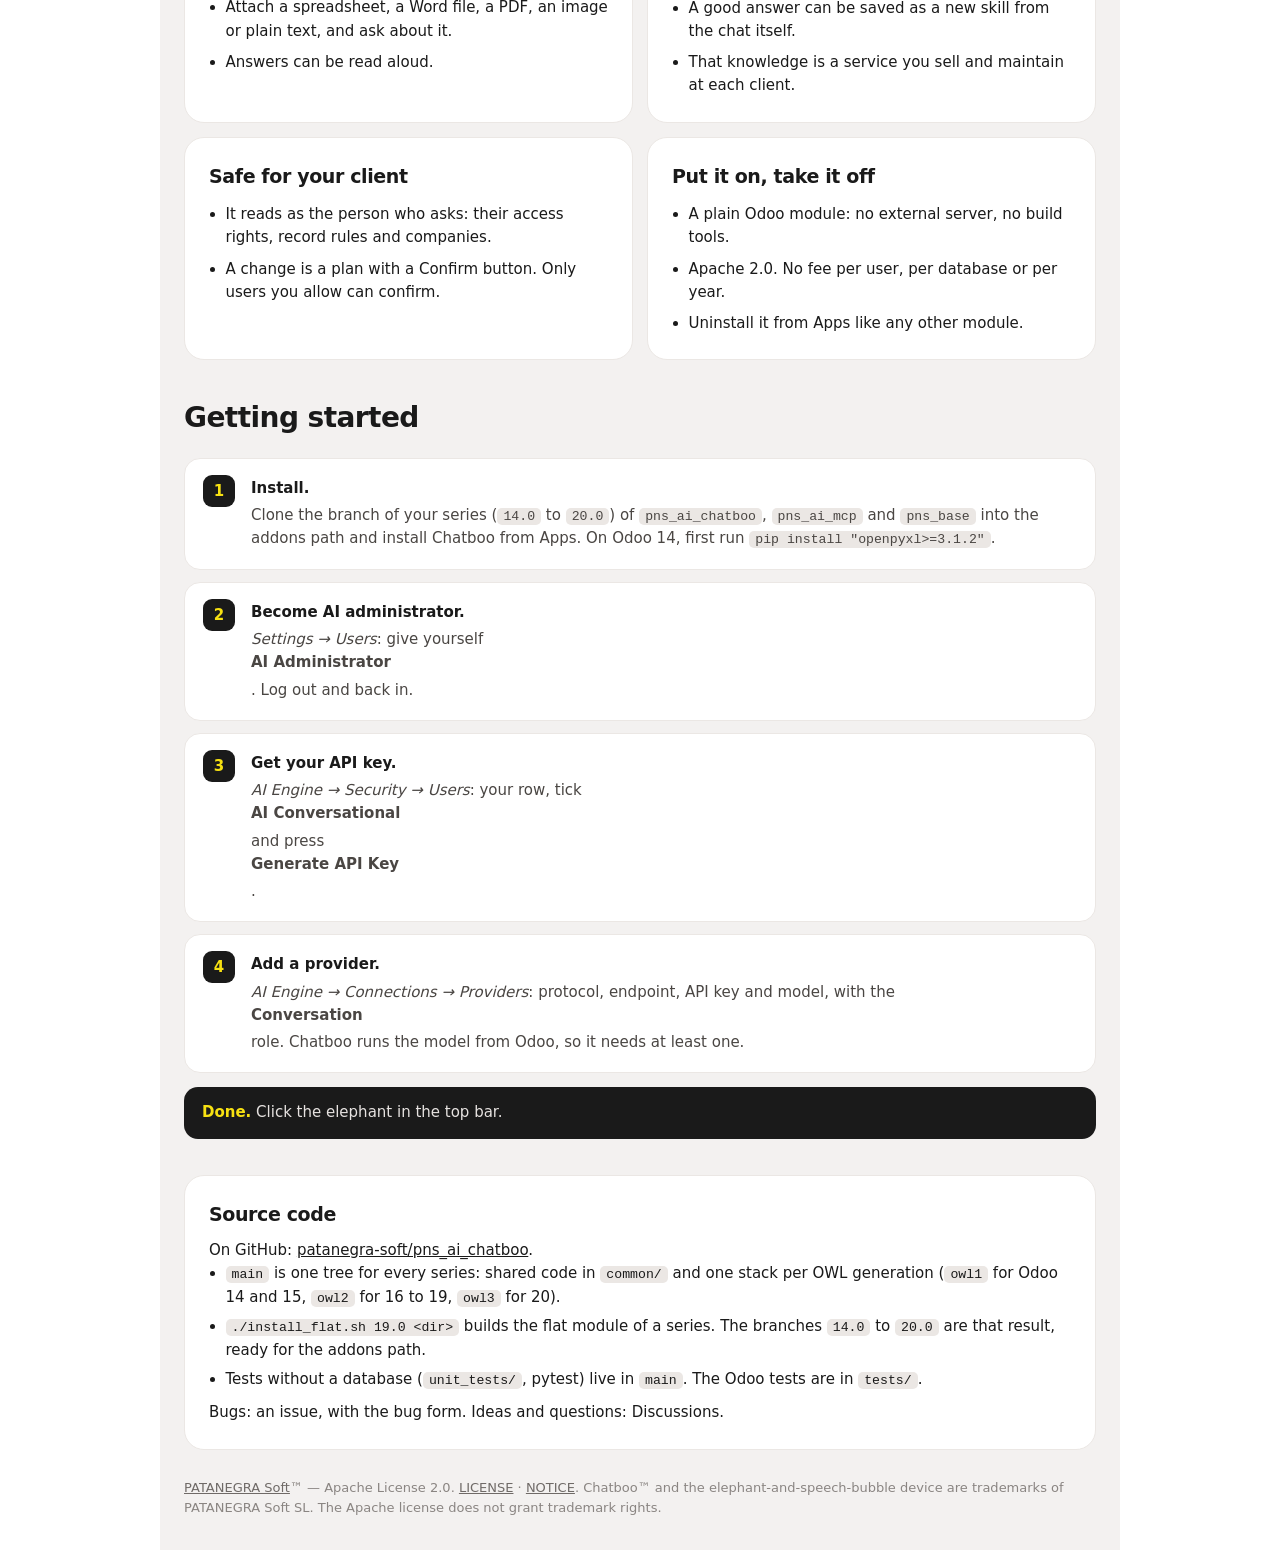
==== commit 1b25075d: "Update docs and publish tooling" ====
--- a/common/static/description/index.html
+++ b/common/static/description/index.html
@@ -344,8 +344,16 @@
           <p>Clone the branch of your series (<code>14.0</code> to <code>20.0</code>) of <code>pns_ai_chatboo</code>, <code>pns_ai_mcp</code> and <code>pns_base</code> into the addons path and install Chatboo from Apps. On Odoo 14, first run <code>pip install "openpyxl&gt;=3.1.2"</code>.</p>
         </li>
         <li>
-          <b>Set up the AI Engine.</b>
-          <p>Chatboo talks to the AI through <code>pns_ai_mcp</code>. Follow its <a href="https://github.com/patanegra-soft/pns_ai_mcp#getting-started">Getting started</a>: AI administrator, your access and one provider.</p>
+          <b>Become AI administrator.</b>
+          <p><i>Settings → Users</i>: give yourself <b>AI Administrator</b>. Log out and back in.</p>
+        </li>
+        <li>
+          <b>Get your API key.</b>
+          <p><i>AI Engine → Security → Users</i>: your row, tick <b>AI Conversational</b> and press <b>Generate API Key</b>.</p>
+        </li>
+        <li>
+          <b>Add a provider.</b>
+          <p><i>AI Engine → Connections → Providers</i>: protocol, endpoint, API key and model, with the <b>Conversation</b> role. Chatboo runs the model from Odoo, so it needs at least one.</p>
         </li>
       </ol>
       <p class="pb-tip"><b>Done.</b> Click the elephant in the top bar.</p>
@@ -485,8 +493,16 @@
           <p>Clona la rama de tu versión (de la <code>14.0</code> a la <code>20.0</code>) de <code>pns_ai_chatboo</code>, <code>pns_ai_mcp</code> y <code>pns_base</code> en el addons path e instala Chatboo desde Aplicaciones. En Odoo 14, antes, <code>pip install "openpyxl&gt;=3.1.2"</code>.</p>
         </li>
         <li>
-          <b>Configura el Motor de IA.</b>
-          <p>Chatboo habla con la IA a través de <code>pns_ai_mcp</code>. Sigue su <a href="https://github.com/patanegra-soft/pns_ai_mcp#puesta-en-marcha">puesta en marcha</a>: administrador de IA, tu acceso y un proveedor.</p>
+          <b>Hazte administrador de IA.</b>
+          <p><i>Ajustes → Usuarios</i>: date <b>IA Administrador</b>. Sal y vuelve a entrar.</p>
+        </li>
+        <li>
+          <b>Saca tu clave API.</b>
+          <p><i>Motor de IA → Seguridad → Usuarios</i>: tu fila, marca <b>IA Conversacional</b> y pulsa <b>Generar Clave API</b>.</p>
+        </li>
+        <li>
+          <b>Pon un proveedor.</b>
+          <p><i>Motor de IA → Conexiones → Proveedores</i>: protocolo, dirección, clave API y modelo, con el rol <b>Conversación</b>. Chatboo ejecuta el modelo desde Odoo, así que necesita al menos uno.</p>
         </li>
       </ol>
       <p class="pb-tip"><b>Listo.</b> Pulsa el elefante de la barra superior.</p>
